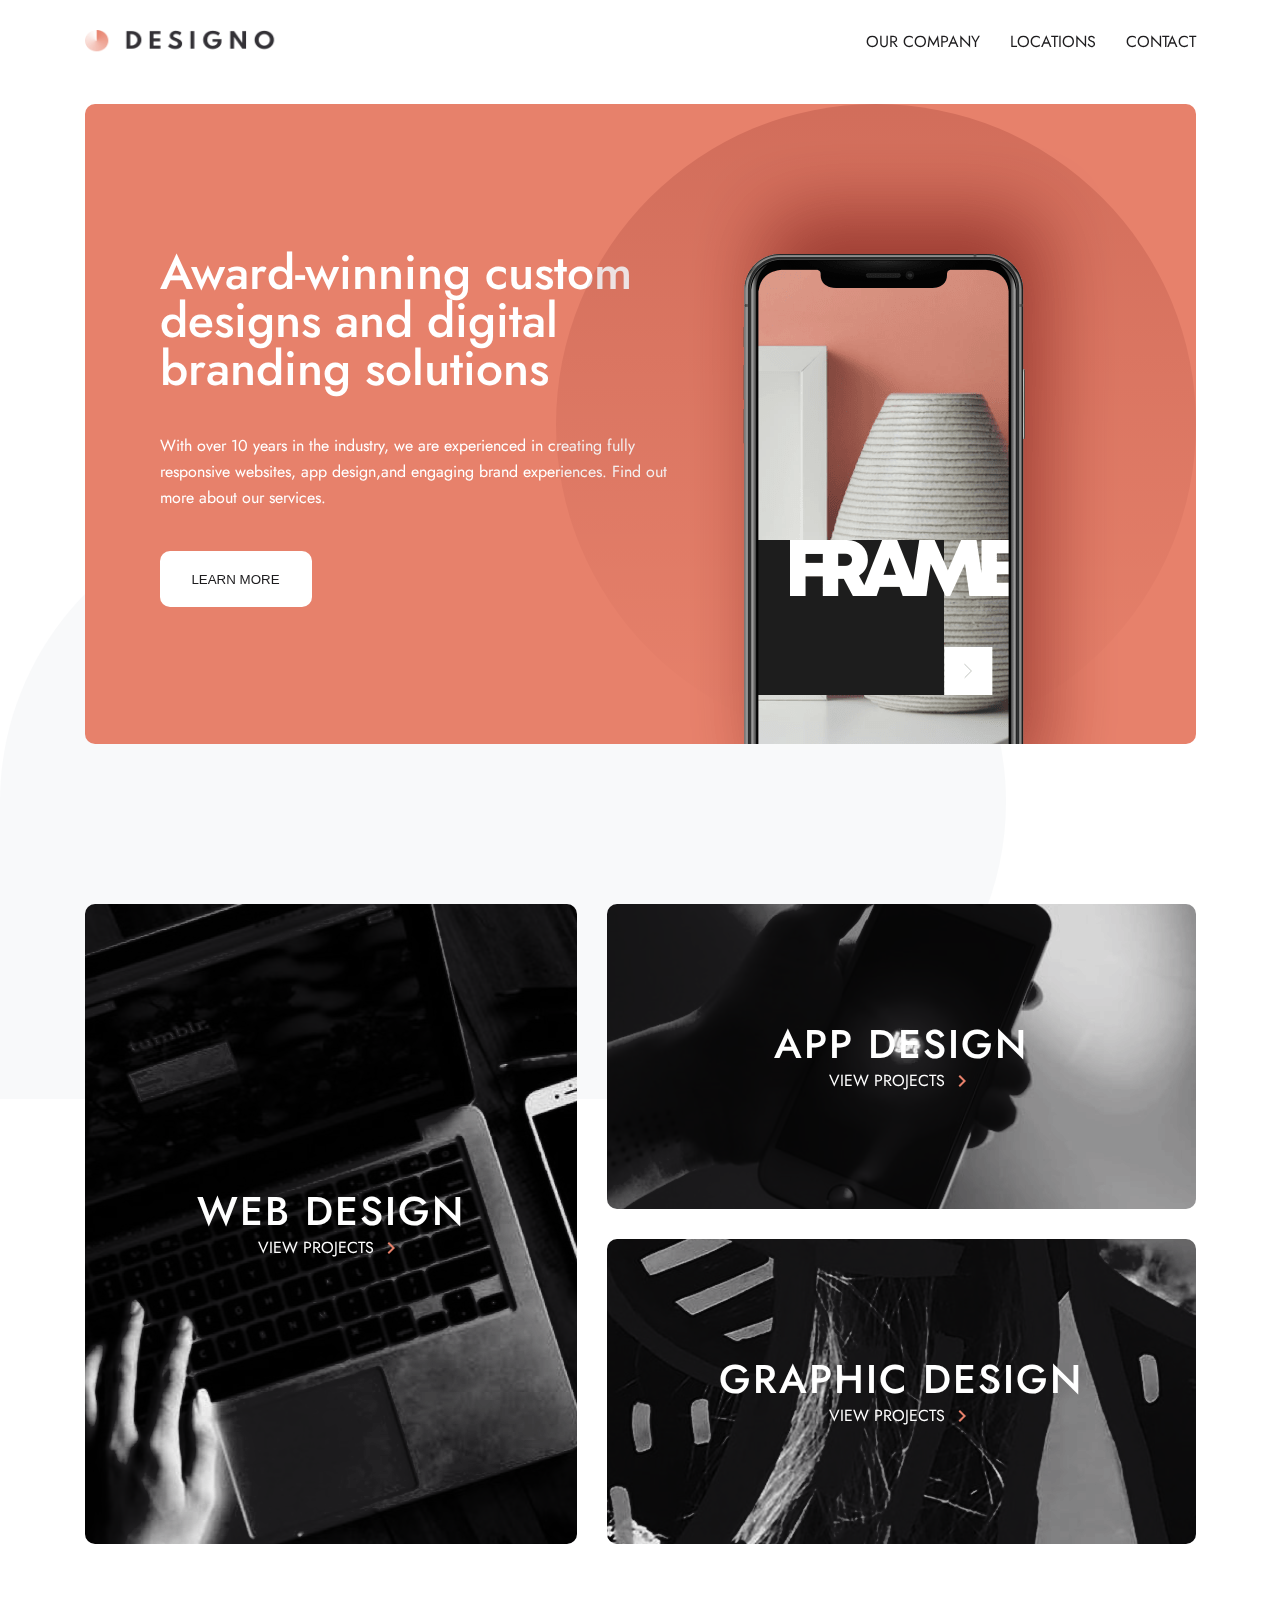
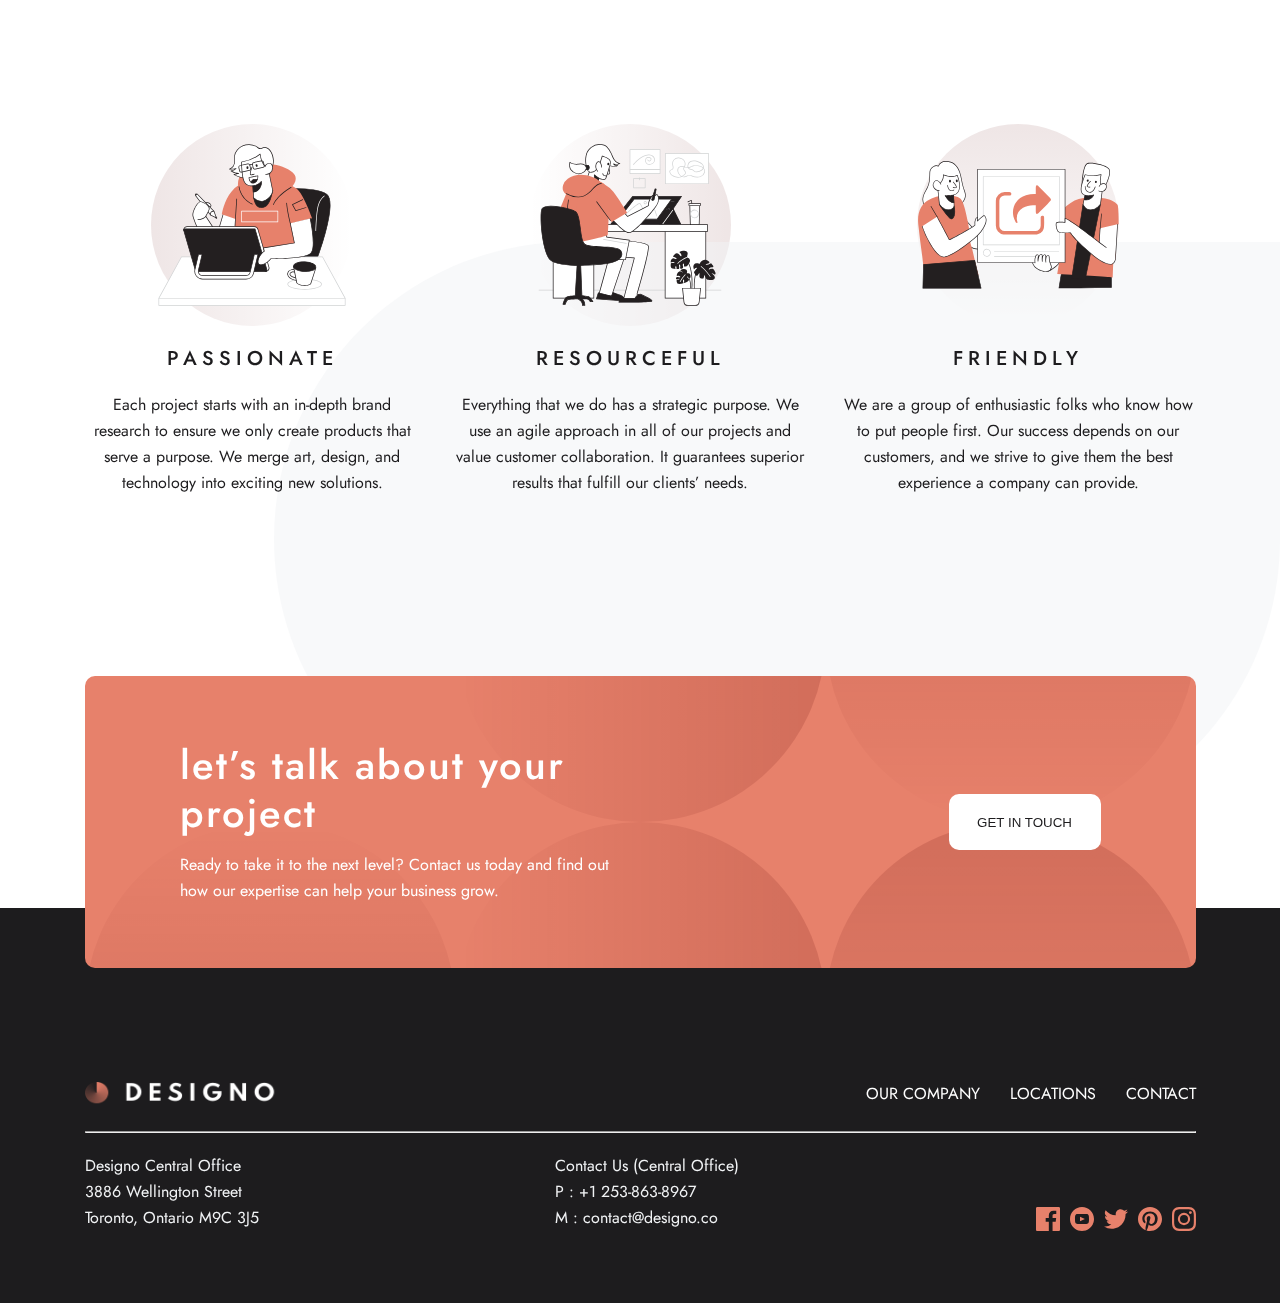
==== starter-code/index.html @ ab44c939 "done designing the Home, now working on the web design page" ====
<!DOCTYPE html>
<html lang="en">
<head>
  <meta charset="UTF-8">
  <meta name="viewport" content="width=device-width, initial-scale=1.0">
  <link href="https://fonts.googleapis.com/icon?family=Material+Icons" rel="stylesheet">
  <link rel="stylesheet" href="./style.css" >
  <link rel="icon" type="image/png" sizes="32x32" href="./assets/favicon-32x32.png">
  
  <title>Frontend Mentor | Designo Agency Website Challenge</title>
</head>
<body>
  <!-- Navigation bar -->
  <header>
  <nav class="navbar flex">
    <div class="logo">
      <img alt="logo" class="logo-img" src="./assets/shared/desktop/logo-dark.png" />
    </div>
    <div class="links flex">
      <a href="#" class="navlink" aria-label="click to ckeck more about the company">Our Company</a>
      <a href="#" class="navlink" aria-label="click to check the location">Locations</a>
      <a href="#" class="navlink" aria-label="click for more contacts">Contact</a>
    </div>
  </nav>
  </header>
  <!-- Main -->
  <main>
    <!-- Top section -->
    <section class="bg-peach clr-white top-section">
      <div class="award">
        <h1>Award-winning custom designs and digital branding solutions </h1>
          <p class="award-text">With over 10 years in the industry, we are experienced in creating 
            fully responsive websites, app design,and engaging brand experiences. 
            Find out more about our services.</p>
        <button class="btn btn-dark">LEARN MORE</button>
        <svg width="640" height="639" xmlns="http://www.w3.org/2000/svg" class="bg-pattern"><defs><linearGradient x1="0%" y1="50%" x2="100%" y2="50%" id="a">
        <stop stop-color="#5D0202" stop-opacity="0" offset="0%"/><stop stop-color="#5D0202" stop-opacity=".498" offset="100%"/></linearGradient></defs>
        <circle fill="url(#a)" transform="matrix(0 -1 -1 0 640 640)" cx="320" cy="320" r="320" fill-rule="evenodd" opacity=".309"/></svg>
        <img src="./assets/home/desktop/image-hero-phone.png" alt="hero-phone" class="hero-phone-img" />
      </div>
      
    </section>
<!-- Middle Section -->
    <section class="middle-section">
      <div class="web_design clr-white">
        <div class="center">
        <h2 >Web Design</h2>
        <a href="#" class="web_design_link">
        <span class="next-pg">View Projects<i class="material-icons clr-peach">chevron_right</i></span>
      </a>
      </div>
      </div>
    
      <div class="app_design clr-white">
        <div class="center">
        <h2 >App Design</h2>
        <a href="#" class="app_design_link">
        <span class="next-pg">View Projects<i class="material-icons clr-peach">chevron_right</i></span>
      </a>
      </div>
      </div>
         
      <div class="graphic_design clr-white">
        <div class="center">
        <h2 >Graphic Design</h2>
        <a href="#" class="graphic_design_link">
        <span class="next-pg">View Projects<i class="material-icons clr-peach">chevron_right</i></span>
      </a>
      </div>
      </div>
    
    </section>

    <!-- Categories section -->
    <section class="category flex">
        <div class="passionate">
          <div class="passionate-img">
            <img src="./assets/shared/desktop/bg-pattern-small-circle.svg" alt="bg-cirle" class="bg-circle-passionate" />
          <img src="./assets/home/desktop/illustration-passionate.svg" alt="passionate-img"  />
          </div>
          <h3>Passionate</h3>
          <p>Each project starts with an in-depth brand research to ensure we only create products that serve a purpose. We merge
            art, design, and technology into exciting new solutions.</p>
        </div>
        <div class="resourceful">
          <div class="resourceful-img">
            <img src="./assets/shared/desktop/bg-pattern-small-circle.svg" alt="bg-cirle" class="bg-circle-resourceful" />
          <img src="./assets/home/desktop/illustration-resourceful.svg" alt="resourceful-img"  />
          </div>
          <h3>Resourceful</h3>
          <p>Everything that we do has a strategic purpose. We use an agile approach in all of our projects and value customer
            collaboration. It guarantees superior results that fulfill our clients’ needs.</p>
        </div>
        <div class="friendly">
          <div class="friendly-img">
          <img src="./assets/shared/desktop/bg-pattern-small-circle.svg" alt="bg-cirle" class="bg-circle-friendly" />
          <img src="./assets/home/desktop/illustration-friendly.svg" alt="friendly-img"  />
          </div>
          <h3>Friendly</h3>
          <p>We are a group of enthusiastic folks who know how to put people first. Our success depends on our customers, and we
            strive to give them the best experience a company can provide.</p>
        </div>
    </section>
  </main>

  <!-- Footer section -->
  <footer>
    <div class="get_in_touch bg-peach flex clr-white">
      <div class="message">
        <h2>Let’s talk about your project</h2>
        <p>Ready to take it to the next level? Contact us today and find out how our expertise can help your business grow.</p>
      </div>
      <button class="btn btn-dark">GET IN TOUCH</button>
    </div>
    <div class="contact bg-black">
      <div class="footer-container">
        <div class="navbar nav-bottom flex">
          <div class="logo">
            <img alt="logo" class="logo-img" src="./assets/shared/desktop/logo-light.png" />
          </div>
          <div class="links flex ">
            <a href="#" class="bottomlink" aria-label="click to ckeck more about the company">Our Company</a>
            <a href="#" class="bottomlink" aria-label="click to check the location">Locations</a>
            <a href="#" class="bottomlink" aria-label="click for more contacts">Contact</a>
          </div>
        </div>
        <hr />
        <div class="contact_details flex">
          <div class="address clr-light_grey">
            <p>Designo Central Office</p>
            <p>3886 Wellington Street</p>
            <p>Toronto, Ontario M9C 3J5</p>
          </div>
          <div class="contact_info clr-light_grey">
            <p>Contact Us (Central Office)</p>
            <p>P : +1 253-863-8967</p>
            <p>M : contact@designo.co</p>
          </div>
          <div class="social_media flex">
            <a href="#" class="social_links"><img src="./assets/shared/desktop/icon-facebook.svg" alt="facebook-logo" class="clr-peach" aria-label="click on facebook-logo"/></a>
            <a href="#" class="social_links"><img src="./assets/shared/desktop/icon-youtube.svg" alt="youtube-logo" class="clr-peach" aria-label="click on Youtube-logo"/></a>
            <a href="#" class="social_links"><img src="./assets/shared/desktop/icon-twitter.svg" alt="twitter-logo" class="clr-peach" aria-label="click on twitter-logo"/></a>
            <a href="#" class="social_links"><img src="./assets/shared/desktop/icon-pinterest.svg" alt="pinterest-logo" class="clr-peach" aria-label="click on pinterest-logo"/></a>
            <a href="#" class="social_links"><img src="./assets/shared/desktop/icon-instagram.svg" alt="instagram-logo" class="clr-peach" aria-label="click on instagram-logo"/></a>
          </div>
        </div>
      </div>
    </div>
  </footer>  
  <img src="./assets/shared/desktop/bg-pattern-leaf.svg" alt="bg-pattern-leaf" class="bg-leaf-1" />
  <img src="./assets/shared/desktop/bg-pattern-leaf.svg" alt="bg-pattern-leaf-2" class="bg-leaf-2" />
</body>
</html>
---- starter-code/style.css ----
/* Importing the Jost font family */
@import url('https://fonts.googleapis.com/css2?family=Jost:wght@300;400;500&display=swap');

/* Modern Css reset */
*, *::before, *::after{
    box-sizing:border-box;
}
body, h1, h2, h3, p{
    padding:0;
    margin:0;
    
}
img, picture{
    max-width:100%;
    display:block;
}

/* Defining global variables */
:root{
--peach:#E7816B;
--light_peach:#FFAD9B;
--black:#1D1C1E;
--dark_grey:#333136;
--white:#ffffff;
--light_grey:#F1F3F5;
}

/* Defining the Topography */

h1{
font-family:'Jost', sans-serif;
font-weight:500;
font-size:48px;
line-height:48px;
}

h2{
font-family:'Jost', sans-serif;
font-weight:500;
font-size:40px;
line-height:48px;
letter-spacing:2px;
text-transform:uppercase;
}

h3{
font-family:'Jost', sans-serif;
font-weight:500;
font-size:20px;  
line-height:26px;
letter-spacing:5px;
text-transform:uppercase;
}

body{
font-family:'Jost', sans-serif;
font-weight:400;
font-size:16px;
line-height:26px;
min-height:100vh;
position:relative;
}

/* Defining utility color classes */

/* Text colors */
.clr-peach{
    color:var(--peach);
}
.clr-light_peach{
    color:var(--light_peach);
}
.clr-black{
    color:var(--black);
}
.clr-white{
    color:var(--white);
}
.clr-light_grey{
    color:var(--light_grey)
}

/* background colors */
.bg-peach{
    background-color:var(--peach);
}
.bg-light_peach{
    background-color:var(--light_peach);
}
.bg-black{
    background-color:var(--black);
}
.bg-white{
    background-color:var(--white);
}
.bg-light_grey{
    background-color:var(--light_grey)
}

/* buttons style */
.btn-light{
    background-color:var(--peach);
    color:var(--white);
}
.btn-dark{
    background-color:var(--white);
    color:var(--black);
}
.btn-light:hover, .btn-light:focus-visible, .btn-dark:hover, .btn-dark:focus-visible{
    background-color:var(--light_peach);
    color:var(--wihte);
    cursor:pointer;
}
.btn{
    height:56px;
    width:152px;
    padding:18px 24px;
    border:none;
    border-radius:10px;
}
.center{
    text-align:center;
}

/* flex-display */
.flex{
    display:flex;
    justify-content:space-between;
    align-items:center;
}

/* Navbar styling */
.navbar{
    width:1111px;
    height:24px;
    margin:30px auto 0;
}
.links{
   gap:30px;
}
.logo-img{
    width:196px;
    height:24px;
}
.navlink{
    color:var(--black);
    text-decoration:none;
    text-transform:uppercase;
}
.navlink:hover, .navlink:focus-visible, .bottomlink:hover, .bottomlink:focus-visible{
    text-decoration:underline;
}
/* top section */
.top-section{
    width:1111px;
    height:640px;
    margin: 50px auto;
    padding:145px 75px;
    position:relative;
    overflow:hidden;
    border:none;
    border-radius:10px;
}
.award{
    width:540px;
    height:350px;
    
}
.award-text{
    padding:40px 0;
}
.bg-pattern{
    position:absolute;
    top:0;
    right:0;
}
.hero-phone-img{
    position:absolute;
    top:-20px;
    right:0;
}

/* middle section */

.middle-section{
    width:1111px;
    height:640px;
    margin:160px auto;
    display:grid;
    grid-template-areas:
    "web_design app_design"
    "web_design  graphic_design";
    grid-gap:30px;
}

.web_design{
    grid-area:web_design;
    background-image:url('./assets/home/desktop/image-web-design-large.jpg');
}

.app_design{
    grid-area:app_design;
    background-image:url('./assets/home/desktop/image-app-design.jpg');
}

.graphic_design{
    grid-area:graphic_design;
    background-image:url('./assets/home/desktop/image-graphic-design.jpg');
}
.graphic_design, .web_design, .app_design{
    background-position:center;
    background-repeat:no-repeat;
    background-size:cover;
    background-color:var(--black);
    background-blend-mode:hard-light;
    border-radius:10px;
    display:grid;
    justify-content:center;
    align-items:center;
}
.graphic_design:hover, .graphic_design:focus-visible, .web_design:hover,
.web_design:focus-visible, .app_design:hover, .app_design:focus-visible{
    background-blend-mode:lighten;
    background-color:var(--peach);
    cursor:pointer;
}
.app_design_link, .graphic_design_link, .web_design_link{
    text-decoration:none;
    color:var(--white);
}
.next-pg{
    display:flex;
    align-items:center;
    justify-content:center;
    gap:5px;
    text-transform:uppercase;
}

/* categories section */

.category{
    width:1111px;
    height:412px;
    margin:auto;
    text-align:center;
    color:var(--black);
    gap:30px;
}
.passionate, .resourceful, .friendly{
    display:flex;
    flex-direction:column;
    justify-content:center;
    align-items:center;
    gap:20px;
}
.passionate-img, .resourceful-img, .friendly-img{
    width:202px;
    position:relative;
    
}
.bg-circle-passionate, .bg-circle-friendly, .bg-circle-resourceful{
    position:absolute;
    z-index:-1000;
    
}
.bg-circle-friendly{
    transform:rotate(90deg);
}
.bg-circle-resourceful{
    transform:rotate(180deg);
}

/* footer */

.get_in_touch{
    width:1111px;
    height:292px;
    margin:50px auto;
    padding:95px;
    background-image:url('./assets/shared/desktop/bg-pattern-call-to-action.svg');
    background-size:cover;
    background-repeat:repeat;
    background-position:right center;
    border-radius:10px;
    position:relative;
    bottom:-110px;
    
}
.message{
    width:459px;
}
.message > h2{
    text-transform:lowercase;
    padding-bottom:15px;
}

.bottomlink{
    text-decoration:none;
    color:var(--white);
    text-transform:uppercase;
}
.contact{
    padding:144px 0 72px;
}
.footer-container{
    width:1111px;
    margin:auto;
}
.social_media{
    gap:10px;
}
.social_links{
    text-decoration:none;
}
.contact_details{
    align-items:flex-end;
    margin-top:20px;
}
.nav-bottom{
    margin-bottom:25px;
}

/* positioning the background leaf */
.bg-leaf-1{
    position:absolute;
    bottom:467px;
    right:0;
    transform:rotateY(180deg) rotateX(180deg);
    z-index:-100;
    
}
.bg-leaf-2{
    position:absolute;
    left:0;
    top:475px;
    z-index:-100;
}
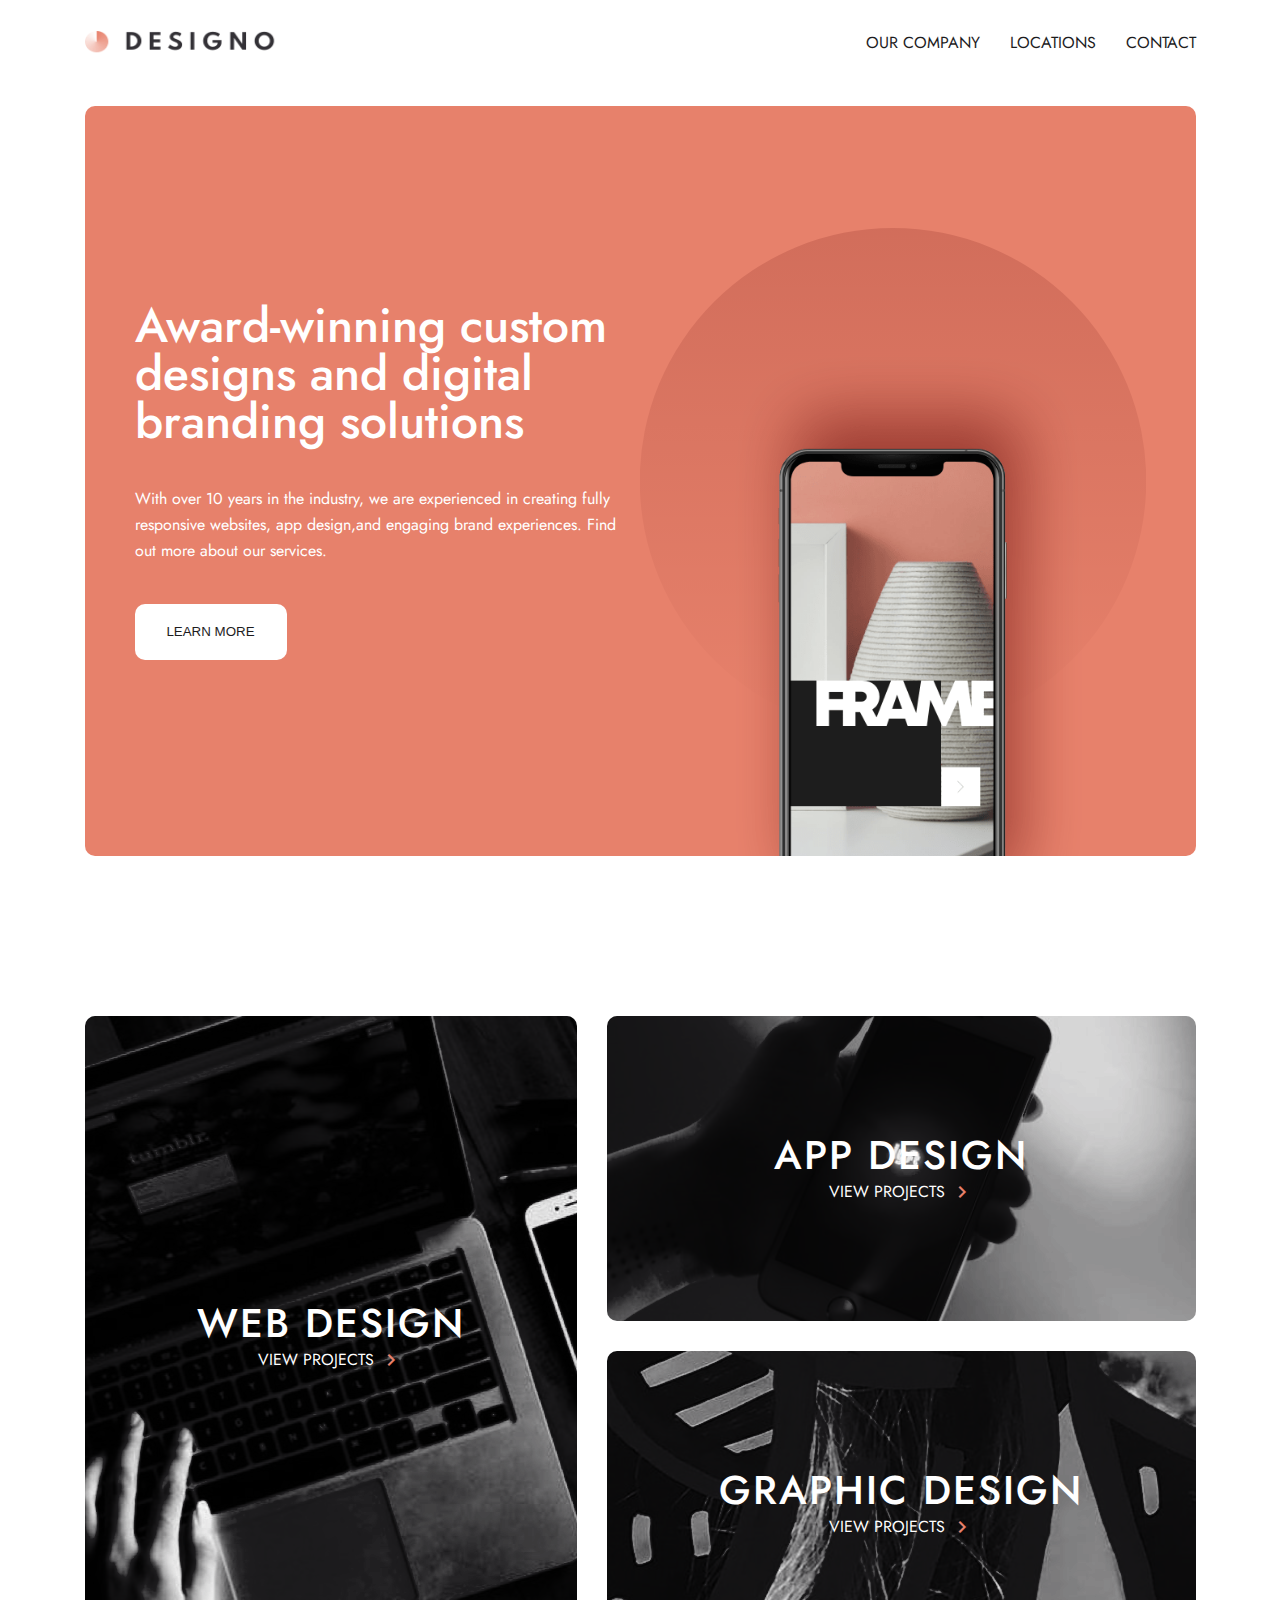
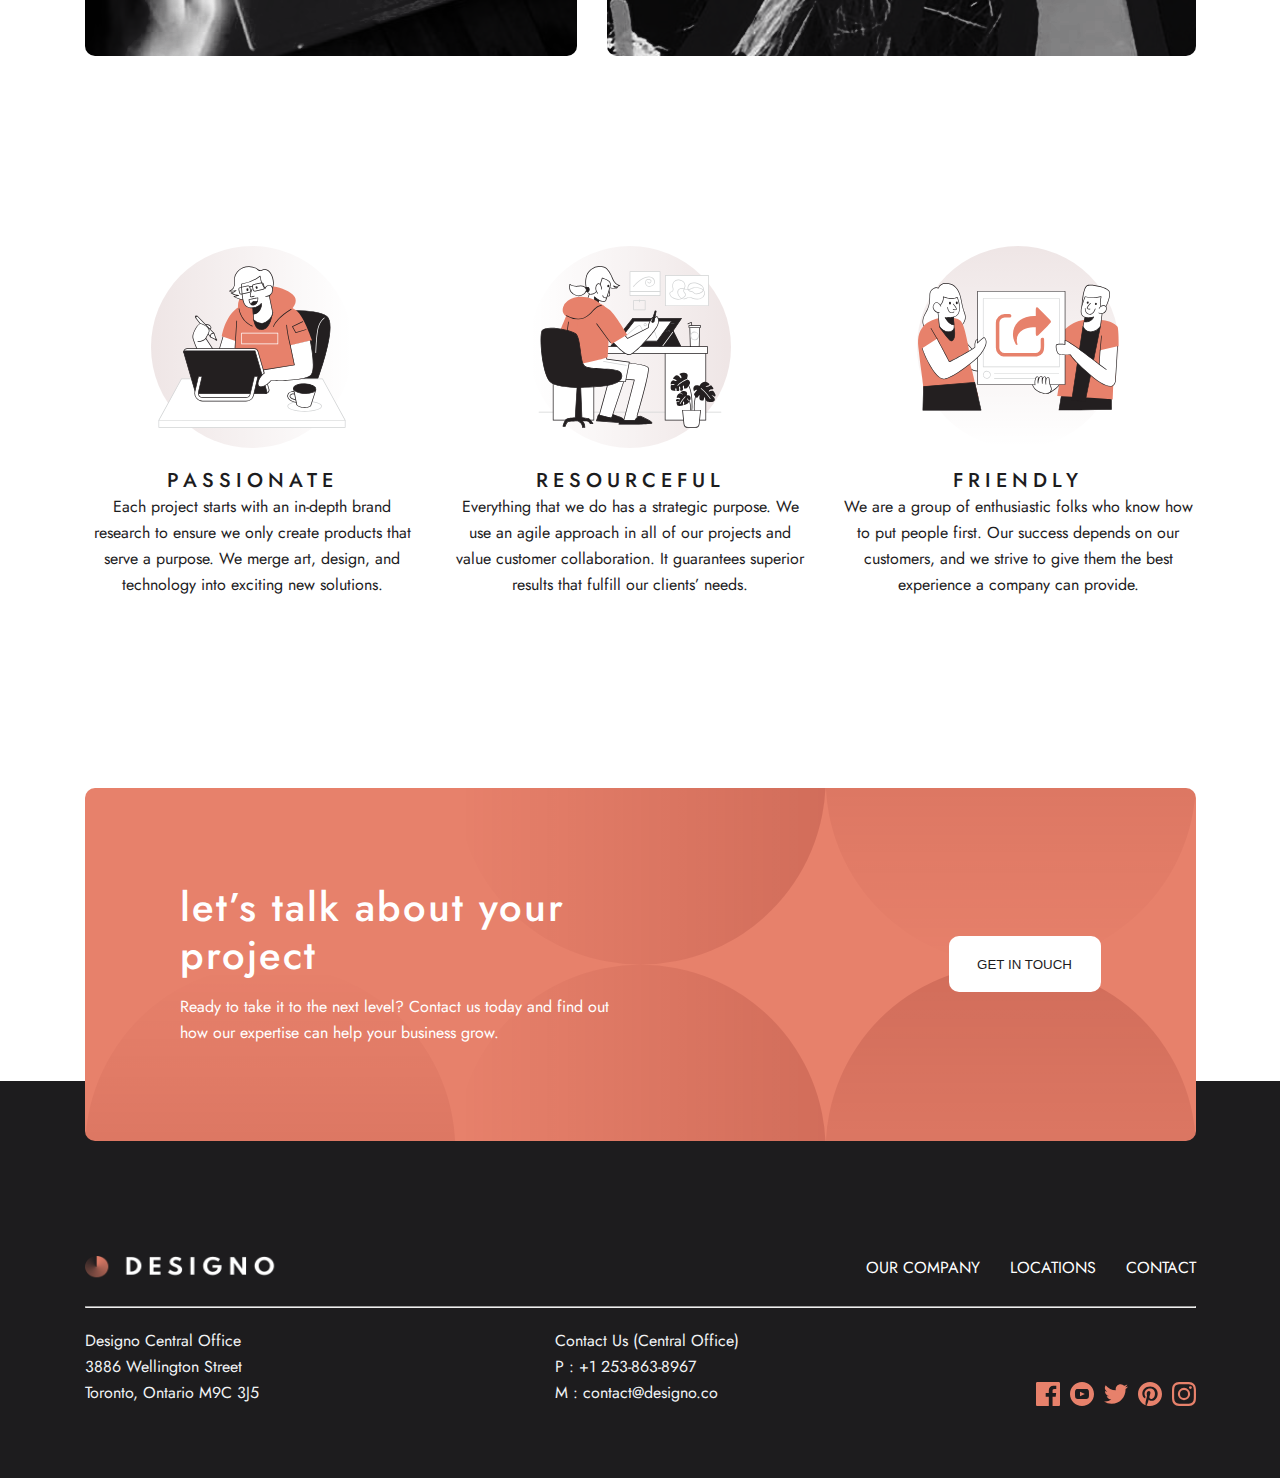
==== commit 31c9ff09: "done with tablet responsiveness" ====
--- a/starter-code/index.html
+++ b/starter-code/index.html
@@ -14,29 +14,35 @@
   <header>
   <nav class="navbar flex">
     <div class="logo">
-      <img alt="logo" class="logo-img" src="./assets/shared/desktop/logo-dark.png" />
+      <a href="/starter-code/index.html" class="logo-link"><img alt="logo" class="logo-img" src="./assets/shared/desktop/logo-dark.png" /></a>
     </div>
     <div class="links flex">
-      <a href="#" class="navlink" aria-label="click to ckeck more about the company">Our Company</a>
-      <a href="#" class="navlink" aria-label="click to check the location">Locations</a>
-      <a href="#" class="navlink" aria-label="click for more contacts">Contact</a>
+      <a href="/about" class="navlink" aria-label="click to ckeck more about the company">Our Company</a>
+      <a href="/locations" class="navlink" aria-label="click to check the location">Locations</a>
+      <a href="/contact" class="navlink" aria-label="click for more contacts">Contact</a>
     </div>
-  </nav>
+  </nav> 
   </header>
   <!-- Main -->
   <main>
     <!-- Top section -->
     <section class="bg-peach clr-white top-section">
       <div class="award">
+        <div class="award-text-area">
         <h1>Award-winning custom designs and digital branding solutions </h1>
           <p class="award-text">With over 10 years in the industry, we are experienced in creating 
             fully responsive websites, app design,and engaging brand experiences. 
             Find out more about our services.</p>
         <button class="btn btn-dark">LEARN MORE</button>
-        <svg width="640" height="639" xmlns="http://www.w3.org/2000/svg" class="bg-pattern"><defs><linearGradient x1="0%" y1="50%" x2="100%" y2="50%" id="a">
+      </div>
+      <div class="award-phone-area">
+        <!-- <svg width="640" height="639" xmlns="http://www.w3.org/2000/svg" class="bg-pattern"><defs><linearGradient x1="0%" y1="50%" x2="100%" y2="50%" id="a">
         <stop stop-color="#5D0202" stop-opacity="0" offset="0%"/><stop stop-color="#5D0202" stop-opacity=".498" offset="100%"/></linearGradient></defs>
-        <circle fill="url(#a)" transform="matrix(0 -1 -1 0 640 640)" cx="320" cy="320" r="320" fill-rule="evenodd" opacity=".309"/></svg>
+        <circle fill="url(#a)" transform="matrix(0 -1 -1 0 640 640)" cx="320" cy="320" r="320" fill-rule="evenodd" opacity=".309"/></svg> -->
+        <div class="phone-section">
         <img src="./assets/home/desktop/image-hero-phone.png" alt="hero-phone" class="hero-phone-img" />
+      </div>
+    </div>
       </div>
       
     </section>
@@ -45,7 +51,7 @@
       <div class="web_design clr-white">
         <div class="center">
         <h2 >Web Design</h2>
-        <a href="#" class="web_design_link">
+        <a href="/starter-code/web-design.html" class="web_design_link">
         <span class="next-pg">View Projects<i class="material-icons clr-peach">chevron_right</i></span>
       </a>
       </div>
@@ -54,7 +60,7 @@
       <div class="app_design clr-white">
         <div class="center">
         <h2 >App Design</h2>
-        <a href="#" class="app_design_link">
+        <a href="/starter-code/app-design.html" class="app_design_link">
         <span class="next-pg">View Projects<i class="material-icons clr-peach">chevron_right</i></span>
       </a>
       </div>
@@ -63,7 +69,7 @@
       <div class="graphic_design clr-white">
         <div class="center">
         <h2 >Graphic Design</h2>
-        <a href="#" class="graphic_design_link">
+        <a href="/starter-code/graphic-design.html" class="graphic_design_link">
         <span class="next-pg">View Projects<i class="material-icons clr-peach">chevron_right</i></span>
       </a>
       </div>
@@ -78,27 +84,33 @@
             <img src="./assets/shared/desktop/bg-pattern-small-circle.svg" alt="bg-cirle" class="bg-circle-passionate" />
           <img src="./assets/home/desktop/illustration-passionate.svg" alt="passionate-img"  />
           </div>
+          <div>
           <h3>Passionate</h3>
           <p>Each project starts with an in-depth brand research to ensure we only create products that serve a purpose. We merge
             art, design, and technology into exciting new solutions.</p>
+          </div>
         </div>
         <div class="resourceful">
           <div class="resourceful-img">
             <img src="./assets/shared/desktop/bg-pattern-small-circle.svg" alt="bg-cirle" class="bg-circle-resourceful" />
           <img src="./assets/home/desktop/illustration-resourceful.svg" alt="resourceful-img"  />
           </div>
+          <div>
           <h3>Resourceful</h3>
           <p>Everything that we do has a strategic purpose. We use an agile approach in all of our projects and value customer
             collaboration. It guarantees superior results that fulfill our clients’ needs.</p>
+          </div>
         </div>
         <div class="friendly">
           <div class="friendly-img">
           <img src="./assets/shared/desktop/bg-pattern-small-circle.svg" alt="bg-cirle" class="bg-circle-friendly" />
           <img src="./assets/home/desktop/illustration-friendly.svg" alt="friendly-img"  />
           </div>
+          <div>
           <h3>Friendly</h3>
           <p>We are a group of enthusiastic folks who know how to put people first. Our success depends on our customers, and we
             strive to give them the best experience a company can provide.</p>
+          </div>
         </div>
     </section>
   </main>
@@ -119,9 +131,9 @@
             <img alt="logo" class="logo-img" src="./assets/shared/desktop/logo-light.png" />
           </div>
           <div class="links flex ">
-            <a href="#" class="bottomlink" aria-label="click to ckeck more about the company">Our Company</a>
-            <a href="#" class="bottomlink" aria-label="click to check the location">Locations</a>
-            <a href="#" class="bottomlink" aria-label="click for more contacts">Contact</a>
+            <a href="/about" class="bottomlink" aria-label="click to ckeck more about the company">Our Company</a>
+            <a href="/locations" class="bottomlink" aria-label="click to check the location">Locations</a>
+            <a href="/contact" class="bottomlink" aria-label="click for more contacts">Contact</a>
           </div>
         </div>
         <hr />
@@ -147,7 +159,7 @@
       </div>
     </div>
   </footer>  
-  <img src="./assets/shared/desktop/bg-pattern-leaf.svg" alt="bg-pattern-leaf" class="bg-leaf-1" />
-  <img src="./assets/shared/desktop/bg-pattern-leaf.svg" alt="bg-pattern-leaf-2" class="bg-leaf-2" />
+  <!-- <img src="./assets/shared/desktop/bg-pattern-leaf.svg" alt="bg-pattern-leaf" class="bg-leaf-1" />
+  <img src="./assets/shared/desktop/bg-pattern-leaf.svg" alt="bg-pattern-leaf-2" class="bg-leaf-2" /> -->
 </body>
 </html>--- a/starter-code/style.css
+++ b/starter-code/style.css
@@ -8,7 +8,8 @@
 body, h1, h2, h3, p{
     padding:0;
     margin:0;
-    
+    position:relative;
+    min-height:100%;
 }
 img, picture{
     max-width:100%;
@@ -57,7 +58,6 @@
 font-weight:400;
 font-size:16px;
 line-height:26px;
-min-height:100vh;
 position:relative;
 }
 
@@ -131,13 +131,14 @@
 
 /* Navbar styling */
 .navbar{
-    width:1111px;
-    height:24px;
+    max-width:1111px;
+    min-height:24px;
     margin:30px auto 0;
 }
 .links{
    gap:30px;
 }
+
 .logo-img{
     width:196px;
     height:24px;
@@ -151,46 +152,56 @@
     text-decoration:underline;
 }
 /* top section */
+/* Need to change the display to flex */
 .top-section{
-    width:1111px;
-    height:640px;
+    max-width:1111px;
     margin: 50px auto;
-    padding:145px 75px;
-    position:relative;
-    overflow:hidden;
+    padding:5px 50px;
     border:none;
     border-radius:10px;
+    overflow:hidden;
 }
 .award{
-    width:540px;
-    height:350px;
+    min-width:540px;
+    min-height:640px;
+    display:grid;
+    grid-template-columns:repeat(4, 1fr);
+    place-items:center;
     
 }
 .award-text{
-    padding:40px 0;
-}
-.bg-pattern{
-    position:absolute;
-    top:0;
+    margin:40px 0;
+}
+.award-text-area
+{
+    grid-column:1/3;
+}
+.award-phone-area{
+    grid-column:3/5;
+    background-image:url('./assets/home/desktop/bg-pattern-hero-home.svg');
+    background-repeat:no-repeat;
+    background-position:center center;
+    background-size:contain;
+    position:relative;
+}
+.phone-section{
+    position:relative;
     right:0;
-}
-.hero-phone-img{
-    position:absolute;
-    top:-20px;
-    right:0;
+    bottom:-200px;
 }
 
 /* middle section */
 
 .middle-section{
-    width:1111px;
-    height:640px;
+    max-width:1111px;
+    min-height:640px;
     margin:160px auto;
     display:grid;
     grid-template-areas:
     "web_design app_design"
     "web_design  graphic_design";
     grid-gap:30px;
+    position:relative
 }
 
 .web_design{
@@ -239,7 +250,7 @@
 /* categories section */
 
 .category{
-    width:1111px;
+    max-width:1111px;
     height:412px;
     margin:auto;
     text-align:center;
@@ -273,8 +284,8 @@
 /* footer */
 
 .get_in_touch{
-    width:1111px;
-    height:292px;
+    max-width:1111px;
+    min-height:292px;
     margin:50px auto;
     padding:95px;
     background-image:url('./assets/shared/desktop/bg-pattern-call-to-action.svg');
@@ -303,7 +314,7 @@
     padding:144px 0 72px;
 }
 .footer-container{
-    width:1111px;
+    max-width:1111px;
     margin:auto;
 }
 .social_media{
@@ -334,4 +345,71 @@
     left:0;
     top:475px;
     z-index:-100;
-}+}
+
+/* Responsiveness */
+/* Tablet */
+@media only screen and (max-width:821px)
+{
+    .navbar, .top-section, .middle-section, .category, .get_in_touch{
+        margin:25px 20px;
+    }
+    .top-section{
+        text-align:center;
+        display:flex;
+        padding:100px 50px;
+    }
+    .award{
+        grid-template-columns:1fr;
+        grid-template-rows:1fr;
+        place-items:space-between;
+    }
+    .award-text-area{
+        grid-column:1/1;
+        padding:40px
+    }
+    .award-phone-area{
+        grid-column:1/1;
+    }
+  
+    .hero-phone-img{
+        top:10px;
+        white-space:normal; 
+    }
+
+    .bg-pattern{
+        top:25%;
+        right:10%;
+    }
+
+    .middle-section{
+        grid-template-columns:1fr;
+        grid-template-areas:
+        "web_design"
+        "app_design"
+        "graphic_design";
+        white-space:nowrap;
+
+    }
+
+    .category{
+        flex-direction:column;
+        text-align:left;
+    }
+    .passionate, .resourceful, .friendly{
+        flex-direction:row;
+    }
+
+    .get_in_touch{
+        flex-direction:column;
+        text-align:center;
+        padding:50px;
+    }
+    .bg-leaf-1, .bg-leaf-2{
+        display:none;
+    }
+    footer{
+        position:relative;
+        bottom:0;
+    }
+}
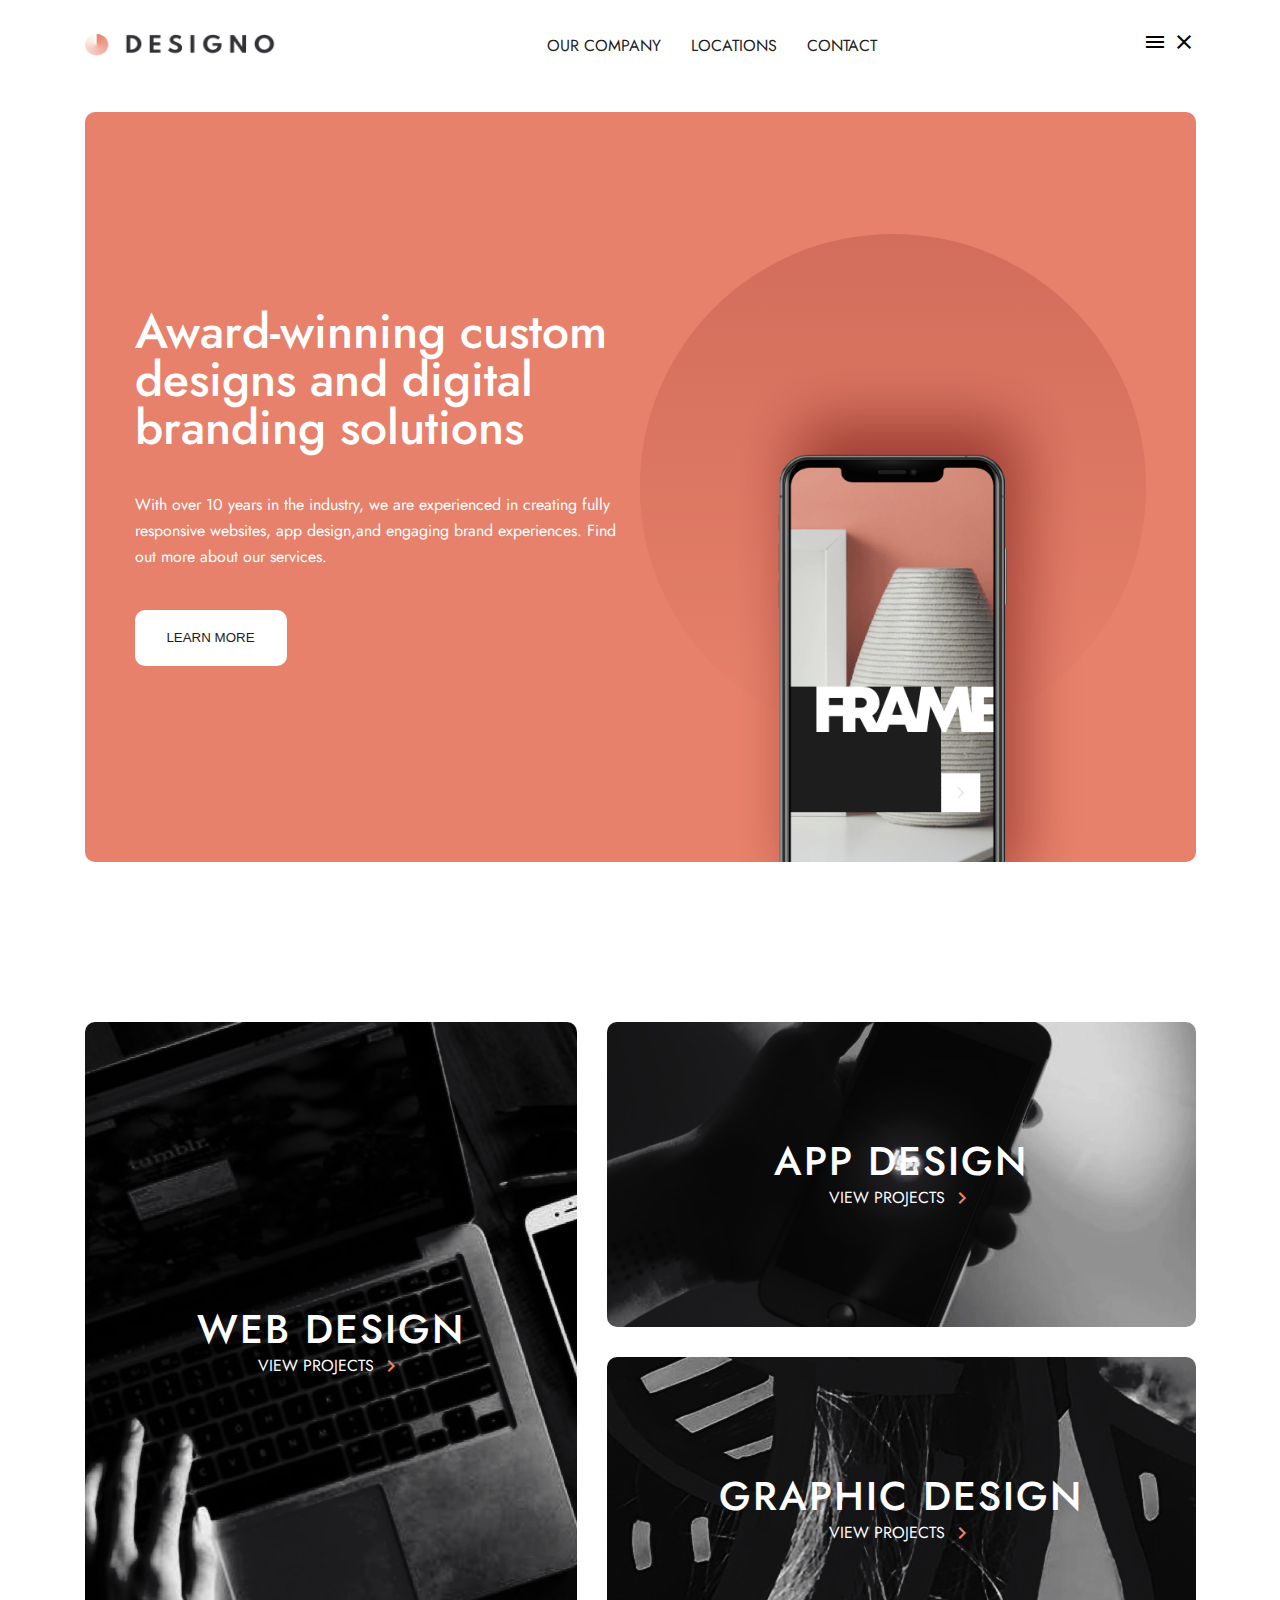
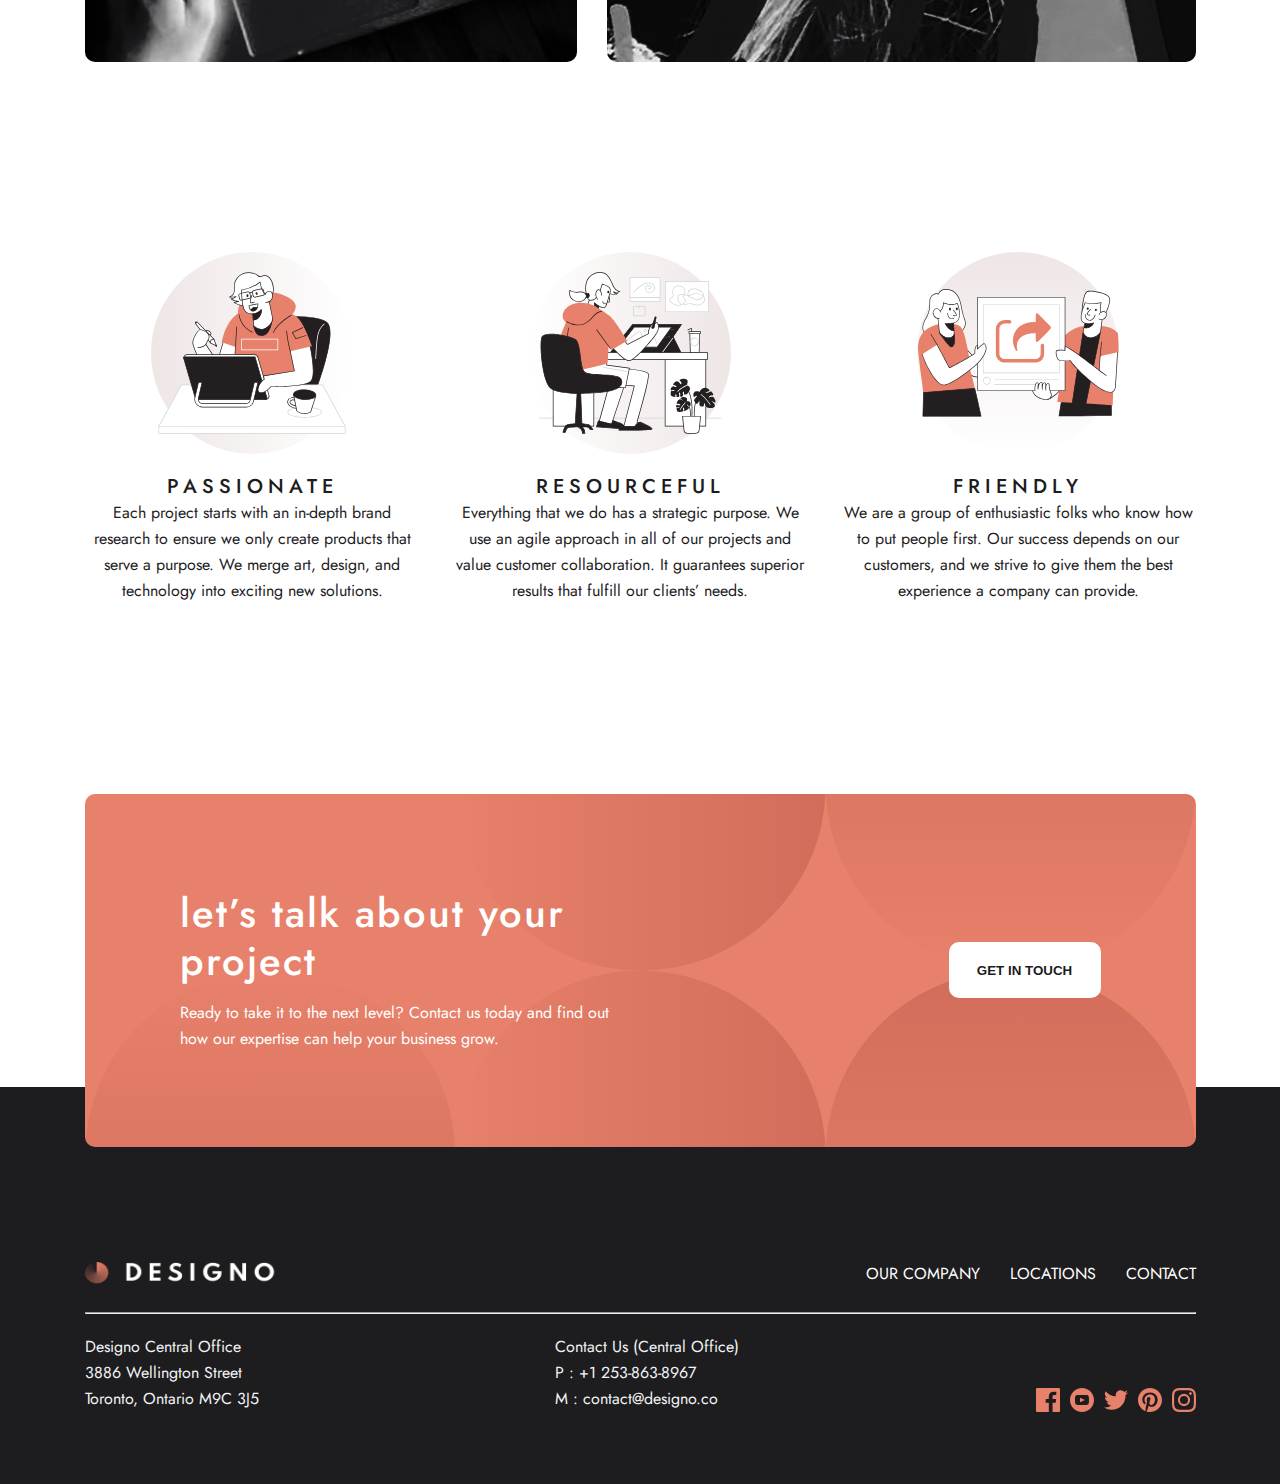
==== commit ad351a67: "finished building website" ====
--- a/starter-code/index.html
+++ b/starter-code/index.html
@@ -16,11 +16,15 @@
     <div class="logo">
       <a href="/starter-code/index.html" class="logo-link"><img alt="logo" class="logo-img" src="./assets/shared/desktop/logo-dark.png" /></a>
     </div>
-    <div class="links flex">
-      <a href="/about" class="navlink" aria-label="click to ckeck more about the company">Our Company</a>
-      <a href="/locations" class="navlink" aria-label="click to check the location">Locations</a>
-      <a href="/contact" class="navlink" aria-label="click for more contacts">Contact</a>
+    <div class="links flex navlinks">
+      <a href="/starter-code/about.html" class="navlink" aria-label="click to ckeck more about the company">Our Company</a>
+      <a href="/starter-code/locations.html" class="navlink" aria-label="click to check the location">Locations</a>
+      <a href="/starter-code/contact.html" class="navlink" aria-label="click for more contacts">Contact</a>
     </div>
+    <div class="menu">
+        <span class="material-icons menu-btn">menu</span>
+        <span class="material-icons close-btn">close</span>
+      </div>
   </nav> 
   </header>
   <!-- Main -->
@@ -122,21 +126,21 @@
         <h2>Let’s talk about your project</h2>
         <p>Ready to take it to the next level? Contact us today and find out how our expertise can help your business grow.</p>
       </div>
-      <button class="btn btn-dark">GET IN TOUCH</button>
+      <button class="btn btn-dark get_in_touch_btn"><a href="/starter-code/contact.html">GET IN TOUCH</a></button>
     </div>
     <div class="contact bg-black">
       <div class="footer-container">
         <div class="navbar nav-bottom flex">
-          <div class="logo">
+          <div class="logo logo-bottom">
             <img alt="logo" class="logo-img" src="./assets/shared/desktop/logo-light.png" />
           </div>
           <div class="links flex ">
-            <a href="/about" class="bottomlink" aria-label="click to ckeck more about the company">Our Company</a>
-            <a href="/locations" class="bottomlink" aria-label="click to check the location">Locations</a>
-            <a href="/contact" class="bottomlink" aria-label="click for more contacts">Contact</a>
+            <a href="/starter-code/about.html" class="bottomlink" aria-label="click to ckeck more about the company">Our Company</a>
+            <a href="/starter-code/locations.html" class="bottomlink" aria-label="click to check the location">Locations</a>
+            <a href="/starter-code/contact.html" class="bottomlink" aria-label="click for more contacts">Contact</a>
           </div>
         </div>
-        <hr />
+        <hr class="hr2"/>
         <div class="contact_details flex">
           <div class="address clr-light_grey">
             <p>Designo Central Office</p>
@@ -158,7 +162,8 @@
         </div>
       </div>
     </div>
-  </footer>  
+  </footer>
+  <script type="text/javascript" src="./app.js"></script>
   <!-- <img src="./assets/shared/desktop/bg-pattern-leaf.svg" alt="bg-pattern-leaf" class="bg-leaf-1" />
   <img src="./assets/shared/desktop/bg-pattern-leaf.svg" alt="bg-pattern-leaf-2" class="bg-leaf-2" /> -->
 </body>
--- a/starter-code/style.css
+++ b/starter-code/style.css
@@ -14,6 +14,14 @@
 img, picture{
     max-width:100%;
     display:block;
+}
+.get_in_touch_btn a{
+  text-decoration:none;
+  color:var(--black);
+  font-weight:bold;
+}
+.get_in_touch_btn:hover a{
+  color:var(--white);
 }
 
 /* Defining global variables */
@@ -59,6 +67,14 @@
 font-size:16px;
 line-height:26px;
 position:relative;
+}
+.hr1{
+    display:none;
+}
+/* Avoid text overflows */
+p, h1, h2, h3, h4, h5, h6
+{
+    overflow-wrap: break-word;
 }
 
 /* Defining utility color classes */
@@ -346,10 +362,13 @@
     top:475px;
     z-index:-100;
 }
+.Menu-box{
+    display:none;
+}
 
 /* Responsiveness */
 /* Tablet */
-@media only screen and (max-width:821px)
+@media only screen and (max-width:912px)
 {
     .navbar, .top-section, .middle-section, .category, .get_in_touch{
         margin:25px 20px;
@@ -412,4 +431,98 @@
         position:relative;
         bottom:0;
     }
-}
+    .Menu-box{
+        display:block;
+    }
+    
+}
+
+@media only screen and (max-width:767px)
+{
+    .navbar, .top-section, .middle-section, .category, .get_in_touch{
+        margin:auto;
+    }
+    .award{
+        grid-template-columns:auto;
+    }
+    .top-section{
+        place-content:center;
+    }
+    
+    .award-text-area, .message{
+        width:80%;
+    }
+
+    .award-text-area h1{
+        font-size:2em;
+    }
+
+    .middle-section{
+        margin:50px 20px;
+    }
+     .category, .links{
+        flex-direction:column;
+        height:auto;
+    }
+     .passionate, .resourceful, .friendly{
+        flex-direction:column;
+        justify-content:center;
+        align-items:center;
+        text-align:center;
+        width:80%;
+        gap:50px;
+    }
+    .passionate h3, .resourceful h3, .friendly h3{
+        margin-bottom:50px;
+    }
+    .navbar{
+        flex-direction:column;
+        width:100%;
+    }
+    .contact_details{
+        flex-direction:column;
+        align-items:center;
+        text-align: center;
+        gap:50px;
+    }
+    .hr2{
+        display:none;
+    }
+    .logo-bottom{
+        margin-bottom:30px;
+    }
+    .navlinks{
+        display:none;
+        position:fixed;
+        padding:50px 30px;
+        align-items:flex-start;
+        width:100%;
+        background-color:var(--black);
+        opacity:0.7;
+    }
+    .navlinks a{
+        color:var(--white);
+    }
+    .logo{
+        padding:30px;
+        width:100%;
+    }
+    .menu span{
+        font-size:2em;
+    }
+    .close-btn{
+        display:none;
+    }
+    .menu{
+        position:absolute;
+        right:30px;
+        top:25px;
+    }
+   
+    /* .navbar{
+        align-items:flex-start;
+    } */
+
+    
+
+}
